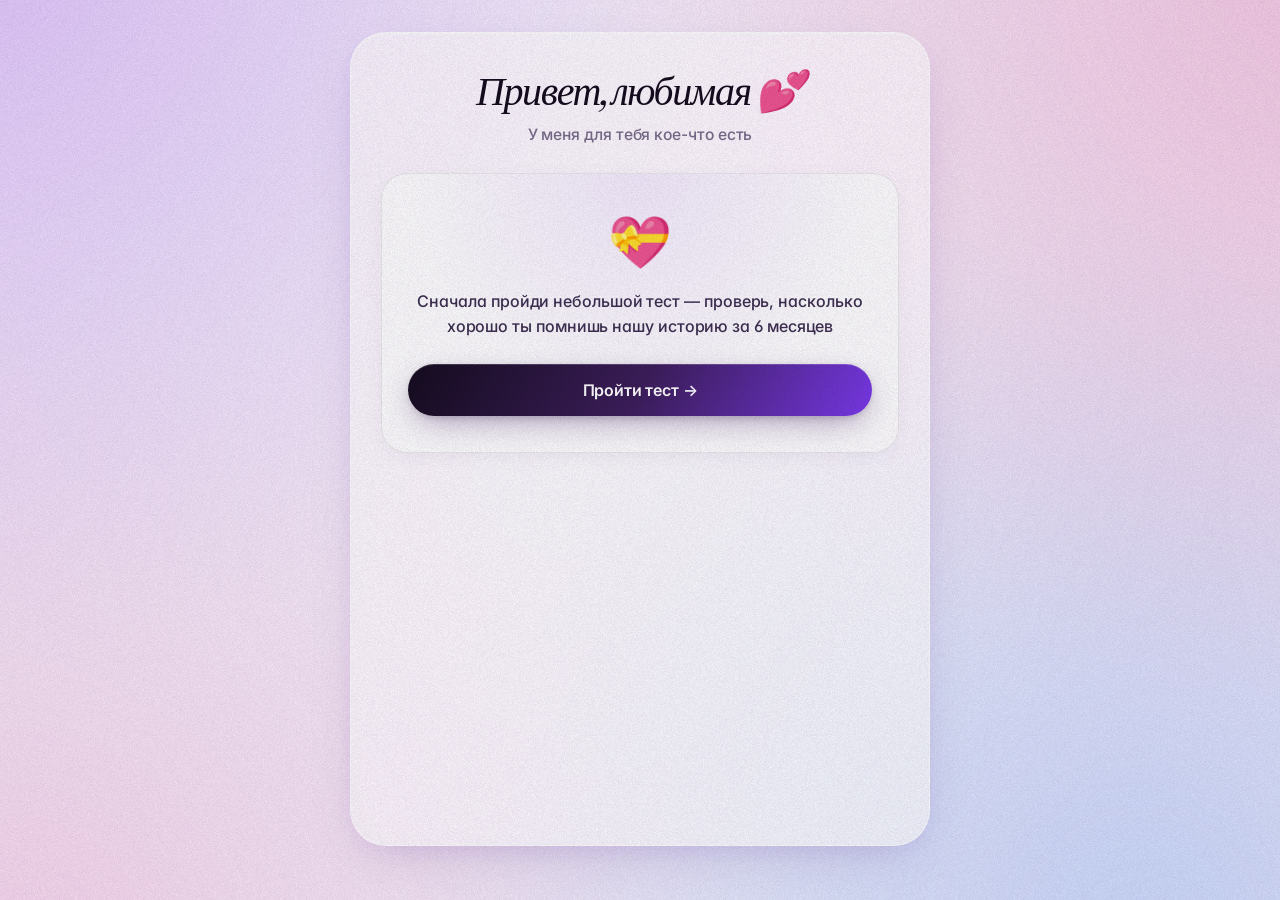
==== index.html @ e79aae8c "Add files via upload" ====
<!DOCTYPE html>
<html lang="ru">
<head>
<meta charset="UTF-8">
<meta name="viewport" content="width=device-width, initial-scale=1.0, maximum-scale=1.0, user-scalable=yes">
<title>Для тебя ❤️</title>
<link href="https://fonts.googleapis.com/css2?family=Playfair+Display:ital,wght@0,700;1,700&family=Quicksand:wght@400;600;700&display=swap" rel="stylesheet">
<link rel="stylesheet" href="css/style.css">
</head>
<body>

<div class="container">
    <h1>Привет, любимая 💕</h1>
    <p class="subhead">У меня для тебя кое-что есть</p>

    <!-- Меняется: либо кнопка, либо результат теста -->
    <div id="dynamicBlock"></div>

    <!-- Меню с разделами (появляется только после теста) -->
    <div id="menuBlock" class="hidden">
        <h2 style="font-size:1.3rem; margin-top:24px; margin-bottom:14px;">Что хочешь открыть?</h2>
        <div class="menu-grid">
            <a href="gallery.html" class="menu-card">
                <div class="icon">🖼️</div>
                <div class="title">Галерея</div>
            </a>
            <a href="places.html" class="menu-card">
                <div class="icon">📍</div>
                <div class="title">Наши места</div>
            </a>
            <a href="moments.html" class="menu-card">
                <div class="icon">✨</div>
                <div class="title">Великолепные моменты</div>
            </a>
            <a href="letter.html" class="menu-card">
                <div class="icon">💌</div>
                <div class="title">Послание от меня для тебя</div>
            </a>
        </div>
    </div>
</div>

<div id="heartsRain" class="hearts-rain"></div>

<script>
(function () {
    const STORAGE_KEY = 'quizResult';
    const totalQuestions = 6;

    const dynamicBlock = document.getElementById('dynamicBlock');
    const menuBlock = document.getElementById('menuBlock');

    const saved = localStorage.getItem(STORAGE_KEY);

    if (saved === null) {
        dynamicBlock.innerHTML =
            '<div class="start-block">' +
                '<span class="start-emoji">💝</span>' +
                '<p class="start-hint">Сначала пройди небольшой тест — проверь, насколько хорошо ты помнишь нашу историю за 6 месяцев</p>' +
                '<a href="test.html" class="btn-primary" style="display:block; text-decoration:none;">Пройти тест →</a>' +
            '</div>';
        menuBlock.classList.add('hidden');
    } else {
        const score = parseInt(saved, 10);

        let comment = '';
        const pct = score / totalQuestions;
        if (pct === 1) comment = 'Идеально! Ты знаешь нашу историю лучше всех 💖';
        else if (pct >= 0.66) comment = 'Отличный результат! Ты помнишь наши главные моменты ✨';
        else if (pct >= 0.33) comment = 'Хорошо! Но есть что вспомнить вместе 😊';
        else comment = 'Ну ничего, повод пересмотреть нашу историю вместе 💕';

        dynamicBlock.innerHTML =
            '<div class="start-block home-result">' +
                '<div class="label">Твой результат теста</div>' +
                '<div class="score">' + score + '/' + totalQuestions + '</div>' +
                '<div class="comment">' + comment + '</div>' +
                '<button class="btn-reset" id="resetBtn">пройти заново</button>' +
            '</div>';

        menuBlock.classList.remove('hidden');

        document.getElementById('resetBtn').addEventListener('click', function () {
            localStorage.removeItem(STORAGE_KEY);
            location.reload();
        });

        if (pct >= 0.66) startHeartsRain(4000);
    }

    function startHeartsRain(duration) {
        const container = document.getElementById('heartsRain');
        container.innerHTML = '';
        const emojis = ['❤️', '💕', '💖', '💗', '💘', '💝', '✨'];
        for (let i = 0; i < 30; i++) {
            const span = document.createElement('span');
            span.className = 'heart-emoji';
            span.textContent = emojis[Math.floor(Math.random() * emojis.length)];
            span.style.left = Math.random() * 100 + '%';
            span.style.fontSize = (1.2 + Math.random() * 2) + 'rem';
            span.style.animationDuration = (4 + Math.random() * 5) + 's';
            span.style.animationDelay = (Math.random() * 3) + 's';
            container.appendChild(span);
        }
        if (duration) {
            setTimeout(function () { container.innerHTML = ''; }, duration);
        }
    }
})();
</script>

</body>
</html>
---- css/style.css ----
/* ============================================================
   Modern Editorial — Fraunces × Inter
   Colors: violet / pink / blue
   ============================================================ */

@import url('https://fonts.googleapis.com/css2?family=Fraunces:ital,opsz,wght@0,9..144,400..900;1,9..144,400..900&family=Inter:wght@400;500;600;700;800;900&family=JetBrains+Mono:wght@500;700&display=swap');

* {
    margin: 0;
    padding: 0;
    box-sizing: border-box;
    -webkit-tap-highlight-color: transparent;
}

html {
    -webkit-text-size-adjust: 100%;
    scroll-behavior: smooth;
}

:root {
    /* Акценты */
    --violet: #7c3aed;
    --violet-2: #a855f7;
    --pink: #ec4899;
    --pink-2: #f472b6;
    --blue: #3b82f6;
    --blue-2: #60a5fa;

    /* Чернила */
    --ink: #150c1f;
    --ink-2: #3d2f52;
    --ink-3: #7a6e8c;
    --ink-4: #b3a8c2;

    /* Поверхности */
    --cream: #faf6ff;
    --surface: #ffffff;
    --surface-2: #f6f1fd;
    --line: rgba(21, 12, 31, 0.08);
    --line-2: rgba(21, 12, 31, 0.14);

    /* Скругления */
    --r-sm: 12px;
    --r-md: 18px;
    --r-lg: 26px;
    --r-xl: 36px;
    --r-pill: 100px;

    /* Кривые */
    --ease: cubic-bezier(0.22, 1, 0.36, 1);
    --spring: cubic-bezier(0.34, 1.4, 0.64, 1);
}

body {
    font-family: 'Inter', -apple-system, BlinkMacSystemFont, sans-serif;
    font-feature-settings: 'cv02', 'cv03', 'cv04', 'cv11';
    min-height: 100vh;
    min-height: 100dvh;
    display: flex;
    justify-content: center;
    padding: 22px 12px 44px;
    color: var(--ink);
    overflow-x: hidden;
    position: relative;
    background: var(--cream);
    letter-spacing: -0.01em;
}

/* Aurora-подсветка */
body::before {
    content: "";
    position: fixed;
    inset: -20%;
    z-index: 0;
    pointer-events: none;
    background:
        radial-gradient(circle at 12% 8%, rgba(168, 85, 247, 0.30) 0%, transparent 38%),
        radial-gradient(circle at 88% 12%, rgba(236, 72, 153, 0.26) 0%, transparent 40%),
        radial-gradient(circle at 78% 88%, rgba(59, 130, 246, 0.24) 0%, transparent 40%),
        radial-gradient(circle at 15% 90%, rgba(244, 114, 182, 0.22) 0%, transparent 38%);
    filter: blur(50px);
    animation: aurora 26s ease-in-out infinite alternate;
}

@keyframes aurora {
    0%   { transform: translate(0, 0) rotate(0deg); }
    50%  { transform: translate(2%, -1%) rotate(4deg); }
    100% { transform: translate(-2%, 2%) rotate(-3deg); }
}

/* Зерно (grain) поверх всего */
body::after {
    content: "";
    position: fixed;
    inset: 0;
    z-index: 100;
    pointer-events: none;
    opacity: 0.35;
    mix-blend-mode: multiply;
    background-image: url("data:image/svg+xml,%3Csvg viewBox='0 0 320 320' xmlns='http://www.w3.org/2000/svg'%3E%3Cfilter id='n'%3E%3CfeTurbulence type='fractalNoise' baseFrequency='0.9' numOctaves='2' stitchTiles='stitch'/%3E%3CfeColorMatrix values='0 0 0 0 0.08 0 0 0 0 0.05 0 0 0 0 0.12 0 0 0 0.55 0'/%3E%3C/filter%3E%3Crect width='100%25' height='100%25' filter='url(%23n)'/%3E%3C/svg%3E");
    background-size: 220px 220px;
}

img { max-width: 100%; display: block; }

/* ============================================================
   КОНТЕЙНЕР
   ============================================================ */
.container {
    position: relative;
    z-index: 1;
    max-width: 540px;
    width: 100%;
    padding: 32px 24px 28px;
    margin: 10px 0;
    border-radius: var(--r-xl);
    background: rgba(255, 255, 255, 0.72);
    backdrop-filter: blur(22px) saturate(160%);
    -webkit-backdrop-filter: blur(22px) saturate(160%);
    border: 1px solid rgba(255, 255, 255, 0.9);
    box-shadow:
        0 1px 0 rgba(255, 255, 255, 0.9) inset,
        0 20px 60px -20px rgba(60, 20, 100, 0.18),
        0 8px 30px -10px rgba(124, 58, 237, 0.12);
}

/* ============================================================
   ТИПОГРАФИКА
   ============================================================ */
h1, h2 {
    font-family: 'Fraunces', 'Times New Roman', serif;
    font-weight: 500;
    font-style: italic;
    font-variation-settings: 'opsz' 144, 'SOFT' 40;
    letter-spacing: -0.035em;
    text-align: center;
    color: var(--ink);
    word-wrap: break-word;
    overflow-wrap: break-word;
    line-height: 1.1;
}
h1 {
    font-size: clamp(1.8rem, 7vw, 2.5rem);
    margin-bottom: 10px;
}
h2 {
    font-size: clamp(1.5rem, 6vw, 2rem);
    margin-bottom: 12px;
}

.subhead {
    text-align: center;
    color: var(--ink-3);
    font-weight: 500;
    margin-bottom: 26px;
    font-size: clamp(0.88rem, 3.5vw, 0.98rem);
    line-height: 1.5;
    letter-spacing: -0.005em;
}

.hidden { display: none !important; }

/* ============================================================
   КНОПКИ
   ============================================================ */
.btn-primary, .btn-secondary {
    display: inline-flex;
    align-items: center;
    justify-content: center;
    gap: 8px;
    border: none;
    font-weight: 600;
    font-size: clamp(0.92rem, 3.6vw, 1rem);
    padding: 16px 24px;
    border-radius: var(--r-pill);
    cursor: pointer;
    transition: transform 0.3s var(--spring), box-shadow 0.3s ease, background 0.3s ease, color 0.3s ease;
    font-family: inherit;
    text-align: center;
    text-decoration: none;
    letter-spacing: -0.01em;
    position: relative;
    overflow: hidden;
}
.btn-primary {
    background: linear-gradient(120deg, #150c1f 0%, #3d1e5c 50%, #7c3aed 100%);
    color: white;
    width: 100%;
    margin-top: 22px;
    box-shadow:
        0 1px 0 rgba(255, 255, 255, 0.18) inset,
        0 10px 30px -8px rgba(60, 20, 100, 0.45),
        0 2px 6px -1px rgba(0, 0, 0, 0.15);
}
.btn-primary::after {
    content: "";
    position: absolute;
    inset: 0;
    background: linear-gradient(120deg, transparent 30%, rgba(255,255,255,0.15) 50%, transparent 70%);
    transform: translateX(-100%);
    transition: transform 0.7s var(--ease);
    pointer-events: none;
}
.btn-primary:hover::after { transform: translateX(100%); }
.btn-primary:hover {
    transform: translateY(-2px);
    box-shadow:
        0 1px 0 rgba(255, 255, 255, 0.18) inset,
        0 16px 40px -10px rgba(60, 20, 100, 0.55),
        0 2px 6px -1px rgba(0, 0, 0, 0.15);
}
.btn-primary:active { transform: scale(0.97); }
.btn-primary:disabled {
    background: var(--surface-2);
    color: var(--ink-4);
    box-shadow: none;
    cursor: not-allowed;
    opacity: 0.8;
}

.btn-secondary {
    background: var(--surface);
    color: var(--ink);
    border: 1px solid var(--line-2);
    flex: 1;
}
.btn-secondary:hover {
    background: var(--surface-2);
    border-color: var(--violet);
    color: var(--violet);
    transform: translateY(-1px);
}
.btn-secondary:active { transform: scale(0.97); }

.back-btn {
    display: inline-flex;
    align-items: center;
    gap: 6px;
    background: transparent;
    border: 1px solid var(--line-2);
    color: var(--ink-2);
    font-weight: 500;
    font-size: clamp(0.82rem, 3.4vw, 0.9rem);
    cursor: pointer;
    padding: 7px 14px 7px 12px;
    margin-bottom: 20px;
    font-family: inherit;
    text-decoration: none;
    border-radius: var(--r-pill);
    transition: all 0.25s var(--ease);
    letter-spacing: -0.005em;
}
.back-btn:hover {
    background: var(--ink);
    color: var(--cream);
    border-color: var(--ink);
    transform: translateX(-2px);
}

/* ============================================================
   ТЕСТ
   ============================================================ */
.progress-wrap {
    width: 100%;
    height: 4px;
    background: var(--line);
    border-radius: var(--r-pill);
    margin-bottom: 26px;
    overflow: hidden;
    position: relative;
}
.progress-bar {
    height: 100%;
    width: 0%;
    background: linear-gradient(90deg, var(--violet), var(--pink), var(--blue));
    border-radius: var(--r-pill);
    transition: width 0.6s var(--ease);
    position: relative;
}
.progress-bar::after {
    content: "";
    position: absolute;
    right: -3px;
    top: 50%;
    transform: translateY(-50%);
    width: 10px;
    height: 10px;
    border-radius: 50%;
    background: var(--pink);
    box-shadow: 0 0 0 3px rgba(236, 72, 153, 0.25), 0 0 12px rgba(236, 72, 153, 0.6);
}
.progress-text {
    text-align: center;
    font-family: 'JetBrains Mono', monospace;
    font-size: clamp(0.72rem, 2.8vw, 0.8rem);
    color: var(--ink-3);
    font-weight: 500;
    margin-bottom: 14px;
    letter-spacing: 0.06em;
    text-transform: uppercase;
}

.question-block {
    background: var(--surface);
    border: 1px solid var(--line);
    border-radius: var(--r-lg);
    padding: clamp(20px, 5vw, 28px) clamp(18px, 4.5vw, 24px);
    margin-bottom: 20px;
    box-shadow:
        0 1px 0 rgba(255, 255, 255, 1) inset,
        0 4px 24px -8px rgba(60, 20, 100, 0.10);
    animation: rise 0.55s var(--spring) both;
    position: relative;
}
.question-block::before {
    content: "";
    position: absolute;
    top: 18px;
    left: 20px;
    right: 20px;
    height: 1px;
    background: linear-gradient(90deg, var(--violet), var(--pink), var(--blue), transparent);
    opacity: 0.35;
}

.question-text {
    font-family: 'Fraunces', serif;
    font-weight: 500;
    font-style: italic;
    font-size: clamp(1.05rem, 4.2vw, 1.25rem);
    color: var(--ink);
    margin-bottom: 20px;
    margin-top: 14px;
    line-height: 1.35;
    letter-spacing: -0.02em;
}

.options { display: flex; flex-direction: column; gap: 10px; }

.option-btn {
    background: var(--surface);
    border: 1px solid var(--line-2);
    border-radius: var(--r-md);
    padding: 15px 18px;
    font-size: clamp(0.85rem, 3.5vw, 0.94rem);
    font-weight: 500;
    color: var(--ink-2);
    text-align: left;
    transition: all 0.28s var(--ease);
    cursor: pointer;
    font-family: inherit;
    line-height: 1.45;
    width: 100%;
    word-wrap: break-word;
    letter-spacing: -0.005em;
    position: relative;
    padding-left: 46px;
}
.option-btn::before {
    content: "";
    position: absolute;
    left: 16px;
    top: 50%;
    transform: translateY(-50%);
    width: 18px;
    height: 18px;
    border-radius: 50%;
    border: 1.5px solid var(--line-2);
    transition: all 0.28s var(--ease);
    background: var(--surface);
}
.option-btn:hover {
    border-color: var(--violet);
    color: var(--ink);
    transform: translateY(-1px);
    box-shadow: 0 6px 20px -8px rgba(124, 58, 237, 0.35);
}
.option-btn:hover::before {
    border-color: var(--violet);
    background: rgba(124, 58, 237, 0.08);
}
.option-btn:active { transform: scale(0.99); }
.option-btn.selected {
    background: linear-gradient(120deg, rgba(124, 58, 237, 0.06), rgba(236, 72, 153, 0.06));
    border-color: var(--violet);
    color: var(--ink);
    box-shadow:
        0 0 0 3px rgba(124, 58, 237, 0.10),
        0 8px 24px -8px rgba(124, 58, 237, 0.35);
}
.option-btn.selected::before {
    border-color: var(--violet);
    background: var(--violet);
    box-shadow: inset 0 0 0 3px var(--surface);
}

.nav-row { display: flex; gap: 10px; margin-top: 8px; }

/* ============================================================
   РЕЗУЛЬТАТЫ
   ============================================================ */
.result-area {
    text-align: center;
    background: var(--surface);
    border: 1px solid var(--line);
    border-radius: var(--r-lg);
    padding: 34px 24px;
    margin: 10px 0 24px;
    box-shadow:
        0 1px 0 rgba(255, 255, 255, 1) inset,
        0 4px 24px -8px rgba(60, 20, 100, 0.10);
    animation: rise 0.6s var(--spring) both;
    position: relative;
    overflow: hidden;
}
.result-area::before {
    content: "";
    position: absolute;
    inset: 0;
    background:
        radial-gradient(circle at 50% 0%, rgba(168, 85, 247, 0.14), transparent 55%),
        radial-gradient(circle at 50% 100%, rgba(236, 72, 153, 0.10), transparent 55%);
    pointer-events: none;
}
.result-area .score {
    font-family: 'Fraunces', serif;
    font-style: italic;
    font-weight: 400;
    font-size: clamp(3.2rem, 16vw, 4.6rem);
    line-height: 1;
    letter-spacing: -0.06em;
    color: var(--ink);
    position: relative;
}
.result-area .score::after {
    content: "";
    display: block;
    width: 48px;
    height: 3px;
    margin: 14px auto 0;
    background: linear-gradient(90deg, var(--violet), var(--pink), var(--blue));
    border-radius: 3px;
}
.result-area .label {
    font-family: 'JetBrains Mono', monospace;
    font-size: clamp(0.7rem, 2.8vw, 0.78rem);
    color: var(--ink-3);
    margin-bottom: 10px;
    font-weight: 500;
    letter-spacing: 0.14em;
    text-transform: uppercase;
}
.result-area .comment {
    font-size: clamp(0.88rem, 3.5vw, 0.96rem);
    color: var(--ink-2);
    margin-top: 16px;
    font-weight: 500;
    line-height: 1.55;
    position: relative;
}

.review-item {
    background: var(--surface);
    border: 1px solid var(--line);
    border-radius: var(--r-md);
    padding: 18px;
    margin-bottom: 12px;
    animation: rise 0.4s var(--spring) both;
    box-shadow: 0 2px 12px -6px rgba(60, 20, 100, 0.08);
}
.review-q {
    font-family: 'Fraunces', serif;
    font-style: italic;
    font-weight: 500;
    color: var(--ink);
    margin-bottom: 14px;
    font-size: clamp(0.95rem, 3.9vw, 1.05rem);
    line-height: 1.4;
    letter-spacing: -0.015em;
}
.review-opt {
    padding: 11px 14px;
    border-radius: var(--r-sm);
    margin-bottom: 6px;
    font-size: clamp(0.8rem, 3.3vw, 0.88rem);
    font-weight: 500;
    color: var(--ink-3);
    background: var(--surface-2);
    border: 1px solid transparent;
    line-height: 1.45;
    word-wrap: break-word;
    letter-spacing: -0.005em;
    transition: all 0.2s ease;
}
.review-opt.correct {
    background: rgba(52, 199, 89, 0.10);
    border-color: rgba(52, 199, 89, 0.30);
    color: #1a6b34;
    font-weight: 600;
}
.review-opt.wrong {
    background: rgba(239, 68, 68, 0.08);
    border-color: rgba(239, 68, 68, 0.28);
    color: #a01e15;
    font-weight: 600;
}
.review-opt .mark {
    float: right;
    font-weight: 700;
    font-family: 'JetBrains Mono', monospace;
    font-size: 0.9rem;
    padding-left: 8px;
}

/* ============================================================
   МЕНЮ
   ============================================================ */
.menu-grid {
    display: flex;
    flex-direction: column;
    gap: 10px;
    margin-top: 12px;
}
.menu-card {
    display: grid;
    grid-template-columns: 52px 1fr 20px;
    align-items: center;
    gap: 16px;
    background: var(--surface);
    border: 1px solid var(--line);
    border-radius: var(--r-lg);
    padding: 16px 20px;
    cursor: pointer;
    transition: all 0.32s var(--ease);
    animation: rise 0.5s var(--spring) both;
    text-decoration: none;
    color: inherit;
    width: 100%;
    position: relative;
    overflow: hidden;
    box-shadow: 0 2px 12px -6px rgba(60, 20, 100, 0.08);
}
.menu-card::before {
    content: "";
    position: absolute;
    left: 0;
    top: 0;
    bottom: 0;
    width: 3px;
    background: linear-gradient(180deg, var(--violet), var(--pink), var(--blue));
    transform: scaleY(0);
    transform-origin: top;
    transition: transform 0.4s var(--ease);
}
.menu-card:hover {
    transform: translateY(-2px);
    border-color: rgba(124, 58, 237, 0.3);
    box-shadow: 0 14px 40px -14px rgba(60, 20, 100, 0.35);
}
.menu-card:hover::before { transform: scaleY(1); }
.menu-card:active { transform: scale(0.99); }

.menu-card .icon {
    font-size: 1.6rem;
    width: 52px;
    height: 52px;
    display: flex;
    align-items: center;
    justify-content: center;
    border-radius: var(--r-md);
    background: linear-gradient(135deg, rgba(124, 58, 237, 0.10), rgba(236, 72, 153, 0.10));
    border: 1px solid rgba(124, 58, 237, 0.10);
    flex-shrink: 0;
}
.menu-card .title {
    font-weight: 600;
    color: var(--ink);
    font-size: clamp(0.98rem, 4vw, 1.08rem);
    line-height: 1.3;
    letter-spacing: -0.015em;
    text-align: left;
}
.menu-card::after {
    content: "→";
    color: var(--ink-4);
    font-weight: 500;
    font-size: 1.1rem;
    line-height: 1;
    transition: all 0.3s var(--ease);
    text-align: center;
}
.menu-card:hover::after {
    color: var(--violet);
    transform: translateX(4px);
}

/* ============================================================
   ГЛАВНАЯ — стартовый блок / результат
   ============================================================ */
.start-block {
    text-align: center;
    background: var(--surface);
    border: 1px solid var(--line);
    border-radius: var(--r-lg);
    padding: 36px 26px;
    margin: 20px 0;
    box-shadow:
        0 1px 0 rgba(255, 255, 255, 1) inset,
        0 4px 24px -8px rgba(60, 20, 100, 0.10);
    animation: rise 0.6s var(--spring) both;
    position: relative;
    overflow: hidden;
}
.start-block::before {
    content: "";
    position: absolute;
    inset: 0;
    background:
        radial-gradient(circle at 50% 0%, rgba(168, 85, 247, 0.10), transparent 60%);
    pointer-events: none;
}
.start-block .start-emoji {
    font-size: clamp(2.4rem, 10vw, 3.2rem);
    margin-bottom: 16px;
    display: block;
    position: relative;
    animation: sway 3s ease-in-out infinite;
    transform-origin: center bottom;
}
@keyframes sway {
    0%, 100% { transform: rotate(-4deg) scale(1); }
    50% { transform: rotate(4deg) scale(1.06); }
}
.start-block .start-hint {
    color: var(--ink-2);
    font-weight: 500;
    font-size: clamp(0.9rem, 3.7vw, 1rem);
    line-height: 1.6;
    margin-bottom: 24px;
    letter-spacing: -0.005em;
    position: relative;
}
.start-block .btn-primary { margin-top: 0; position: relative; }

.home-result { text-align: center; position: relative; }
.home-result .score {
    font-family: 'Fraunces', serif;
    font-style: italic;
    font-weight: 400;
    font-size: clamp(3rem, 15vw, 4.2rem);
    line-height: 1;
    letter-spacing: -0.06em;
    color: var(--ink);
}
.home-result .score::after {
    content: "";
    display: block;
    width: 44px;
    height: 3px;
    margin: 12px auto 0;
    background: linear-gradient(90deg, var(--violet), var(--pink), var(--blue));
    border-radius: 3px;
}
.home-result .label {
    font-family: 'JetBrains Mono', monospace;
    font-size: clamp(0.68rem, 2.7vw, 0.76rem);
    color: var(--ink-3);
    margin-bottom: 10px;
    font-weight: 500;
    letter-spacing: 0.14em;
    text-transform: uppercase;
}
.home-result .comment {
    font-size: clamp(0.88rem, 3.5vw, 0.96rem);
    color: var(--ink-2);
    margin-top: 16px;
    font-weight: 500;
    line-height: 1.55;
}
.home-result .btn-reset {
    background: transparent;
    border: 1px solid var(--line-2);
    color: var(--ink-3);
    font-weight: 500;
    font-size: 0.82rem;
    cursor: pointer;
    margin-top: 20px;
    font-family: inherit;
    padding: 8px 16px;
    border-radius: var(--r-pill);
    transition: all 0.25s var(--ease);
    letter-spacing: -0.005em;
}
.home-result .btn-reset:hover {
    color: var(--ink);
    border-color: var(--ink);
    background: var(--surface-2);
}

/* ============================================================
   ГАЛЕРЕЯ
   ============================================================ */
.gallery-grid {
    display: grid;
    grid-template-columns: 1fr 1fr;
    gap: 10px;
}
.gallery-grid img {
    width: 100%;
    aspect-ratio: 1 / 1;
    object-fit: cover;
    border-radius: var(--r-md);
    display: block;
    background: var(--surface-2);
    border: 1px solid var(--line);
    box-shadow: 0 2px 12px -6px rgba(60, 20, 100, 0.12);
    transition: transform 0.4s var(--ease), box-shadow 0.3s ease, border-color 0.3s ease;
    cursor: pointer;
}
.gallery-grid img:hover {
    transform: translateY(-3px) scale(1.015);
    border-color: rgba(124, 58, 237, 0.35);
    box-shadow: 0 16px 40px -14px rgba(60, 20, 100, 0.35);
}
.gallery-grid img:active { transform: scale(0.98); }

.lightbox {
    position: fixed;
    inset: 0;
    background: rgba(15, 8, 25, 0.92);
    backdrop-filter: blur(16px);
    -webkit-backdrop-filter: blur(16px);
    display: none;
    align-items: center;
    justify-content: center;
    z-index: 1000;
    padding: 20px;
    cursor: zoom-out;
}
.lightbox.active { display: flex; animation: fadeIn 0.3s ease; }
.lightbox img {
    max-width: 100%;
    max-height: 100%;
    border-radius: var(--r-lg);
    box-shadow: 0 40px 100px rgba(0,0,0,0.7);
    animation: zoomIn 0.45s var(--spring);
}
@keyframes fadeIn { from { opacity: 0; } to { opacity: 1; } }
@keyframes zoomIn {
    from { opacity: 0; transform: scale(0.88); }
    to { opacity: 1; transform: scale(1); }
}

/* ============================================================
   СПИСКИ (Места, Моменты)
   ============================================================ */
.list-item {
    background: var(--surface);
    border: 1px solid var(--line);
    border-radius: var(--r-lg);
    padding: 22px 20px;
    margin-bottom: 14px;
    animation: rise 0.5s var(--spring) both;
    position: relative;
    overflow: hidden;
    box-shadow: 0 2px 12px -6px rgba(60, 20, 100, 0.08);
}
.list-item::before {
    content: "";
    position: absolute;
    left: 0;
    top: 0;
    bottom: 0;
    width: 3px;
    background: linear-gradient(180deg, var(--violet), var(--pink), var(--blue));
}
.list-item .li-title {
    font-family: 'Fraunces', serif;
    font-style: italic;
    font-weight: 500;
    font-size: clamp(1.1rem, 4.6vw, 1.28rem);
    color: var(--ink);
    margin-bottom: 10px;
    line-height: 1.25;
    letter-spacing: -0.025em;
}
.list-item .li-desc {
    color: var(--ink-2);
    font-size: clamp(0.87rem, 3.5vw, 0.94rem);
    line-height: 1.65;
    letter-spacing: -0.005em;
}
.list-item .li-photo {
    width: 100%;
    height: auto;
    max-height: 340px;
    object-fit: cover;
    border-radius: var(--r-md);
    margin-top: 16px;
    background: var(--surface-2);
    border: 1px solid var(--line);
    box-shadow: 0 4px 20px -8px rgba(60, 20, 100, 0.15);
}

/* ============================================================
   ПИСЬМО
   ============================================================ */
.letter {
    background: var(--surface);
    border: 1px solid var(--line);
    border-radius: var(--r-lg);
    padding: clamp(26px, 5.5vw, 34px) clamp(20px, 5vw, 28px);
    animation: rise 0.6s var(--spring) both;
    position: relative;
    overflow: hidden;
    box-shadow:
        0 1px 0 rgba(255, 255, 255, 1) inset,
        0 4px 24px -8px rgba(60, 20, 100, 0.12);
}
.letter::before {
    content: "";
    position: absolute;
    top: 0;
    left: 0;
    right: 0;
    height: 3px;
    background: linear-gradient(90deg, var(--violet), var(--pink), var(--blue));
}
.letter p {
    color: var(--ink-2);
    font-size: clamp(0.92rem, 3.7vw, 1rem);
    line-height: 1.78;
    margin-bottom: 16px;
    letter-spacing: -0.005em;
}
.letter p:first-child {
    font-family: 'Fraunces', serif;
    font-style: italic;
    font-weight: 500;
    font-size: clamp(1.1rem, 4.4vw, 1.25rem);
    color: var(--ink);
    margin-bottom: 18px;
    letter-spacing: -0.02em;
}
.letter .sign {
    text-align: right;
    font-family: 'Fraunces', serif;
    font-style: italic;
    font-weight: 500;
    font-size: clamp(1.1rem, 4.6vw, 1.3rem);
    margin-top: 24px;
    background: linear-gradient(120deg, var(--violet), var(--pink));
    -webkit-background-clip: text;
    background-clip: text;
    -webkit-text-fill-color: transparent;
    letter-spacing: -0.02em;
}

/* ============================================================
   АНИМАЦИИ
   ============================================================ */
@keyframes rise {
    from { opacity: 0; transform: translateY(24px) scale(0.985); }
    to   { opacity: 1; transform: translateY(0) scale(1); }
}

/* ============================================================
   СЕРДЕЧКИ
   ============================================================ */
.hearts-rain {
    position: fixed; inset: 0;
    pointer-events: none;
    z-index: 999;
    overflow: hidden;
}
.heart-emoji {
    position: absolute;
    font-size: 2rem;
    animation: fall linear infinite;
    opacity: 0.9;
    filter: drop-shadow(0 4px 12px rgba(236, 72, 153, 0.4));
}
@keyframes fall {
    0%   { transform: translateY(-20vh) rotate(0); opacity: 1; }
    100% { transform: translateY(110vh) rotate(720deg); opacity: 0; }
}

/* ============================================================
   АДАПТАЦИЯ
   ============================================================ */
@media (max-width: 600px) {
    body { padding: 16px 10px 32px; }
    .container { border-radius: 32px; padding: 26px 18px; }
}

@media (max-width: 480px) {
    body { padding: 12px 8px 26px; }
    body::before { filter: blur(40px); opacity: 0.8; }
    body::after { opacity: 0.28; }
    .container { border-radius: 28px; padding: 22px 16px; }
    .question-block { padding: 20px 16px; border-radius: 22px; }
    .option-btn { padding: 13px 16px 13px 42px; border-radius: 14px; }
    .option-btn::before { left: 14px; width: 16px; height: 16px; }
    .nav-row { gap: 8px; }
    .btn-primary, .btn-secondary { padding: 15px 18px; }
    .result-area { padding: 28px 20px; border-radius: 22px; }
    .review-item { padding: 16px 14px; }
    .list-item { padding: 20px 18px; border-radius: 22px; }
    .start-block { padding: 30px 20px; border-radius: 22px; }
    .gallery-grid { gap: 8px; }
    .gallery-grid img { border-radius: 14px; }
    .menu-card { padding: 14px 16px; border-radius: 22px; grid-template-columns: 46px 1fr 18px; gap: 14px; }
    .menu-card .icon { width: 46px; height: 46px; font-size: 1.4rem; border-radius: 14px; }
    .letter { border-radius: 22px; }
}

@media (max-width: 360px) {
    body { padding: 10px 5px 22px; }
    .container { border-radius: 22px; padding: 18px 13px; margin: 5px 0; }
    h1 { font-size: 1.55rem; }
    h2 { font-size: 1.35rem; }
    .option-btn { font-size: 0.82rem; padding: 12px 14px 12px 38px; }
    .option-btn::before { left: 12px; width: 14px; height: 14px; }
    .btn-primary, .btn-secondary { font-size: 0.86rem; padding: 14px 14px; }
    .menu-card { padding: 12px 14px; grid-template-columns: 42px 1fr 16px; gap: 12px; }
    .menu-card .icon { width: 42px; height: 42px; font-size: 1.3rem; }
    .menu-card .title { font-size: 0.9rem; }
    .gallery-grid { gap: 6px; }
    .gallery-grid img { border-radius: 10px; }
    .review-opt { font-size: 0.78rem; padding: 9px 12px; border-radius: 10px; }
    .list-item .li-photo { max-height: 220px; border-radius: 14px; }
}

@media (min-width: 900px) {
    .container { max-width: 580px; padding: 36px 30px; }
}

@media (max-height: 500px) and (orientation: landscape) {
    body { padding: 10px 8px; }
    .container { padding: 20px 18px; border-radius: 24px; }
    h1 { font-size: 1.5rem; }
    .start-block, .result-area { padding: 22px 18px; }
}

@media (prefers-reduced-motion: reduce) {
    *, *::before, *::after {
        animation-duration: 0.01ms !important;
        animation-iteration-count: 1 !important;
        transition-duration: 0.01ms !important;
    }
}

@supports not (backdrop-filter: blur(22px)) {
    .container { background: rgba(255, 255, 255, 0.95); }
}
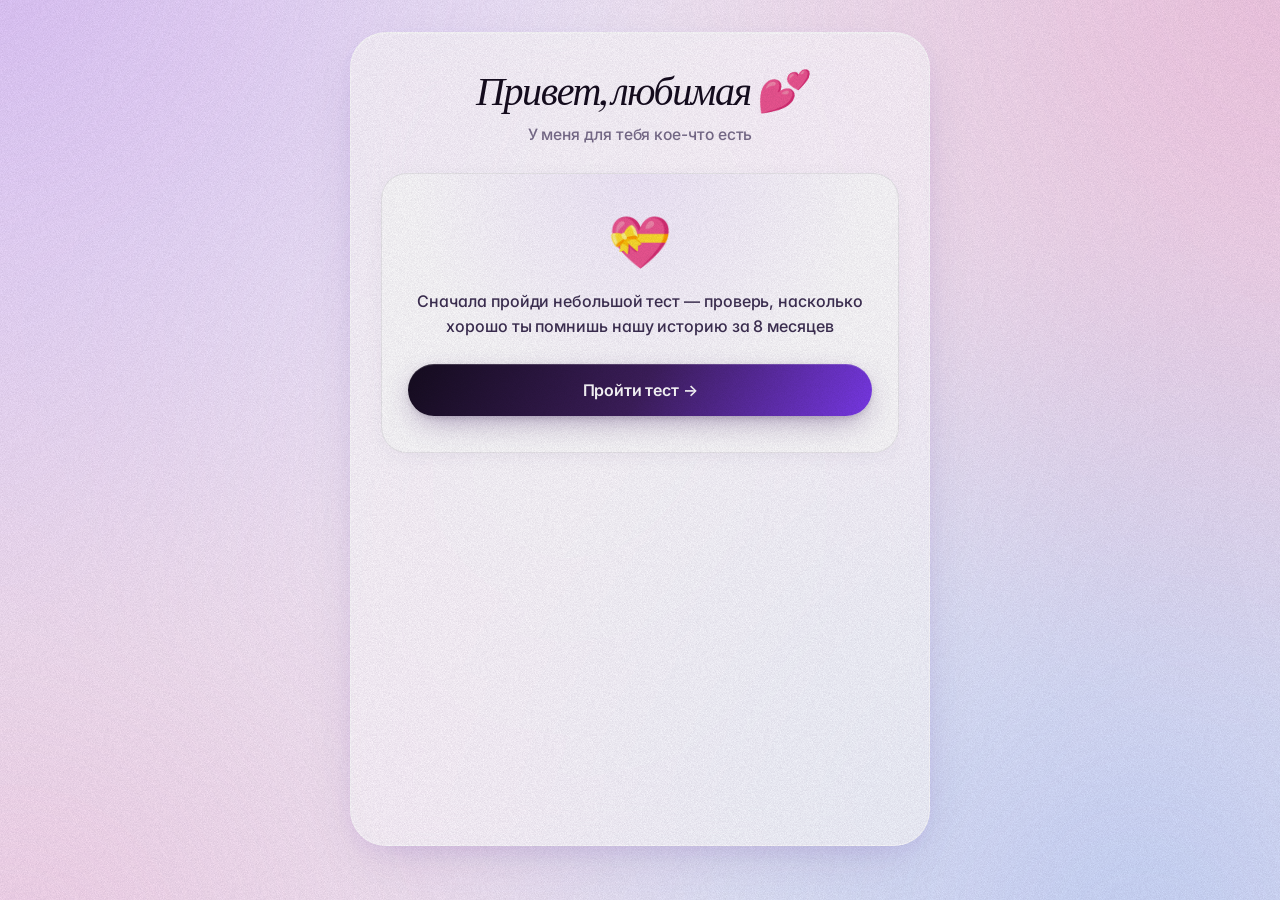
==== commit 07aafaad: "Update index.html" ====
--- a/index.html
+++ b/index.html
@@ -4,7 +4,6 @@
 <meta charset="UTF-8">
 <meta name="viewport" content="width=device-width, initial-scale=1.0, maximum-scale=1.0, user-scalable=yes">
 <title>Для тебя ❤️</title>
-<link href="https://fonts.googleapis.com/css2?family=Playfair+Display:ital,wght@0,700;1,700&family=Quicksand:wght@400;600;700&display=swap" rel="stylesheet">
 <link rel="stylesheet" href="css/style.css">
 </head>
 <body>
@@ -18,8 +17,17 @@
 
     <!-- Меню с разделами (появляется только после теста) -->
     <div id="menuBlock" class="hidden">
-        <h2 style="font-size:1.3rem; margin-top:24px; margin-bottom:14px;">Что хочешь открыть?</h2>
+        <h2 style="font-size:1.5rem; margin-top:26px; margin-bottom:16px;">Что хочешь открыть?</h2>
         <div class="menu-grid">
+
+            <a href="anniversary.html" class="menu-card menu-card--new">
+                <div class="icon">🎉</div>
+                <div class="title">
+                    <span class="new-badge">Новое</span>
+                    Как прошёл день нашей годовщины
+                </div>
+            </a>
+
             <a href="gallery.html" class="menu-card">
                 <div class="icon">🖼️</div>
                 <div class="title">Галерея</div>
@@ -56,7 +64,7 @@
         dynamicBlock.innerHTML =
             '<div class="start-block">' +
                 '<span class="start-emoji">💝</span>' +
-                '<p class="start-hint">Сначала пройди небольшой тест — проверь, насколько хорошо ты помнишь нашу историю за 6 месяцев</p>' +
+                '<p class="start-hint">Сначала пройди небольшой тест — проверь, насколько хорошо ты помнишь нашу историю за 8 месяцев</p>' +
                 '<a href="test.html" class="btn-primary" style="display:block; text-decoration:none;">Пройти тест →</a>' +
             '</div>';
         menuBlock.classList.add('hidden');
@@ -110,4 +118,4 @@
 </script>
 
 </body>
-</html>+</html>
